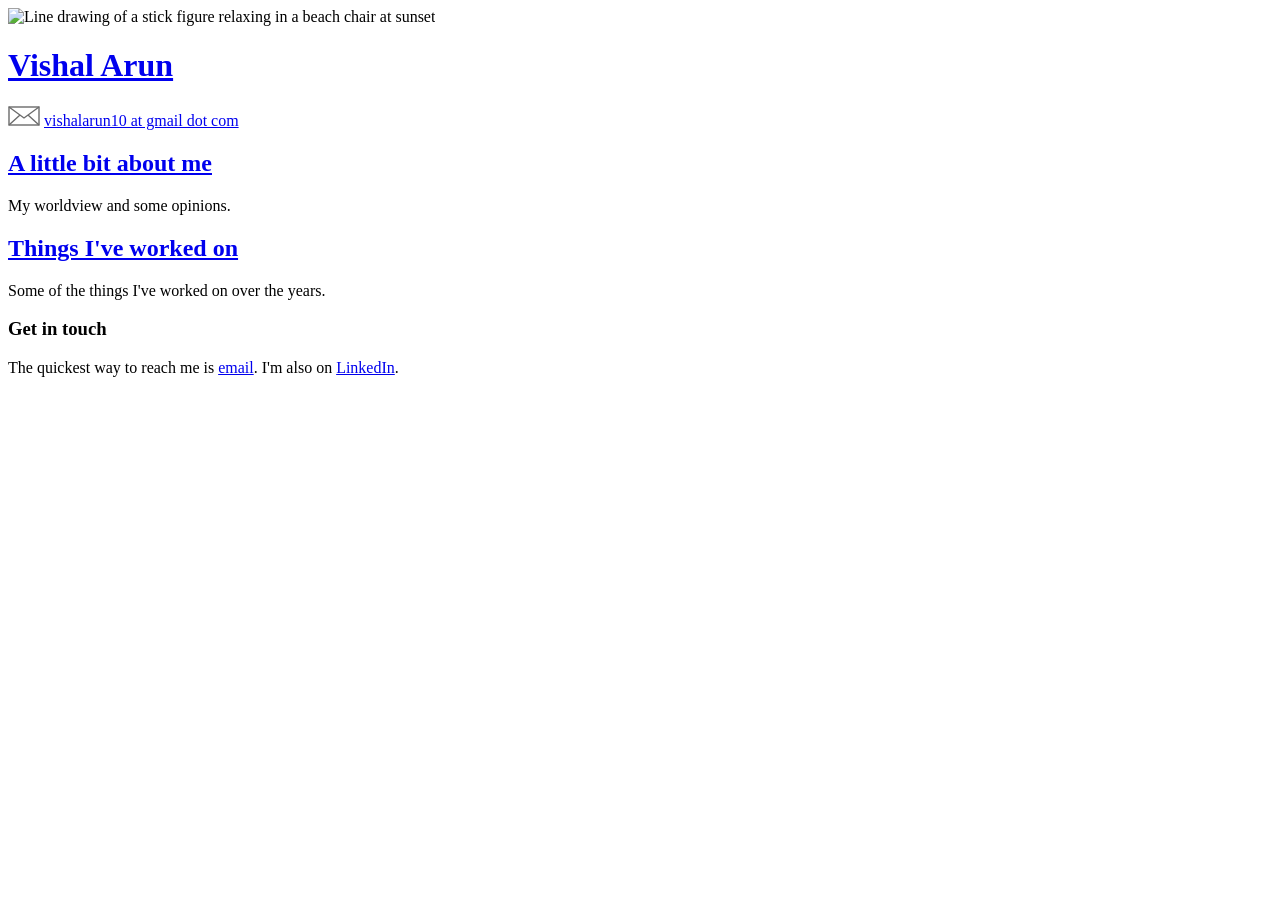
==== index.html @ 8e15f1f5 "Add files via upload" ====
<!doctype html>
<html lang="en">
<head>
<meta charset="utf-8">
<meta name="viewport" content="width=device-width, initial-scale=1">
<title>Vishal Arun</title>
<meta name="description" content="Vishal Arun: Electrical and Information Engineering at Imperial College London, machine learning R&amp;D at ICEYE.">
<link rel="stylesheet" href="style.css">
</head>
<body>
<div class="page">
<div class="wrap">

<div class="figure-col">
<img class="figure" src="stick-figure.svg" alt="Line drawing of a stick figure relaxing in a beach chair at sunset">
</div>

<div class="right">
<header class="cols masthead">
<h1 class="name"><a href="index.html">Vishal Arun</a></h1>
<div class="mail">
<svg aria-hidden="true" width="32" height="20" viewBox="0 0 32 20"><rect x="1" y="1" width="30" height="18" fill="none" stroke="#6b6b6b" stroke-width="1.4"/><path d="M1 1 L16 12 L31 1 M1 19 L12 9 M31 19 L20 9" fill="none" stroke="#6b6b6b" stroke-width="1.4"/></svg>
<a href="mailto:vishalarun10@gmail.com">vishalarun10 at gmail dot com</a>
</div>
</header>

<div class="cols body">
<main>
<section class="link-section">
<h2><a href="about.html">A little bit about me</a></h2>
<p>My worldview and some opinions.</p>
</section>

<section class="link-section">
<h2><a href="projects.html">Things I've worked on</a></h2>
<p>Some of the things I've worked on over the years.</p>
</section>
</main>

<aside>
<section>
<h3>Get in touch</h3>
<p>The quickest way to reach me is <a href="mailto:vishalarun10@gmail.com">email</a>. I'm also on <a href="https://www.linkedin.com/in/vishalarun7/">LinkedIn</a>.</p>
</section>
</aside>
</div>
</div>

</div>
</div>
</body>
</html>
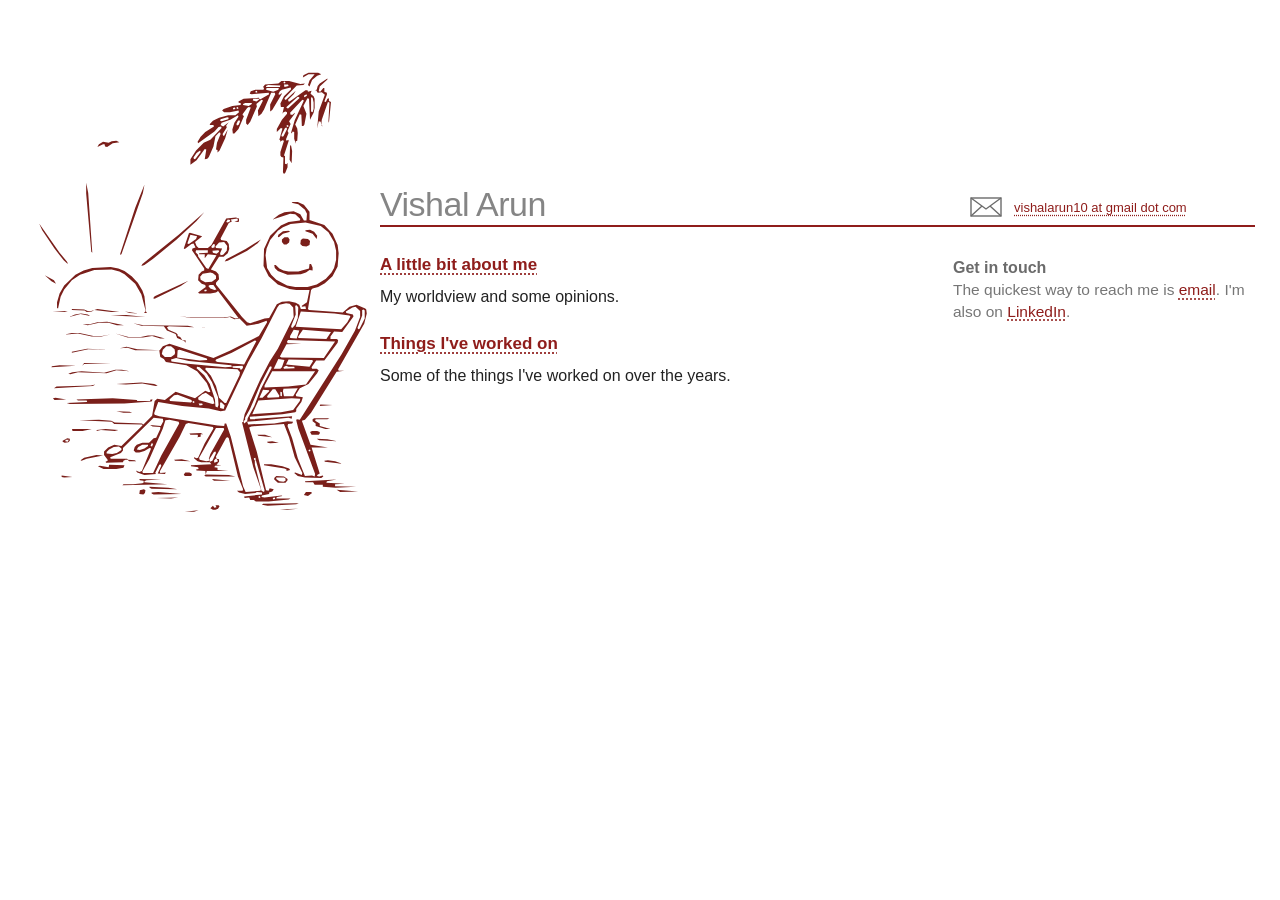
==== commit cce8e161: "Add files via upload" ====
--- a/index.html
+++ b/index.html
@@ -48,5 +48,7 @@
 
 </div>
 </div>
+<script data-goatcounter="https://vishalarun.goatcounter.com/count"
+        async src="//gc.zgo.at/count.js"></script>
 </body>
 </html>
--- a/style.css
+++ b/style.css
@@ -0,0 +1,170 @@
+* { box-sizing: border-box; }
+
+body {
+  margin: 0;
+  background: #ffffff;
+  color: #222222;
+  font-family: Verdana, Geneva, Tahoma, sans-serif;
+}
+
+a {
+  color: #8f1d1b;
+  text-decoration: underline;
+  text-decoration-style: dotted;
+  text-underline-offset: 3px;
+}
+a:hover { color: #5e100f; }
+
+.page { padding: 0 16px 80px; }
+
+.wrap {
+  max-width: 1230px;
+  margin: 0 auto;
+  display: grid;
+  grid-template-columns: 355px minmax(0, 1fr);
+}
+
+.figure-col { padding-top: 60px; }
+.figure {
+  display: block;
+  width: 340px;
+  height: 460px;
+  margin-left: 10px;
+}
+.figure.small { width: 260px; height: 352px; }
+
+.right { padding-top: 186px; min-width: 0; }
+
+.cols {
+  display: grid;
+  grid-template-columns: minmax(0, 540px) 302px;
+  column-gap: 33px;
+}
+
+/* Header */
+.masthead {
+  align-items: end;
+  border-bottom: 2px solid #8f1d1b;
+  padding-bottom: 2px;
+}
+.name {
+  margin: 0;
+  font-family: 'Trebuchet MS', 'Lucida Grande', sans-serif;
+  font-weight: 400;
+  font-size: 34px;
+  line-height: 1.1;
+  letter-spacing: -0.5px;
+  color: #858585;
+}
+.name a { color: inherit; text-decoration: none; }
+.mail {
+  display: flex;
+  align-items: center;
+  gap: 12px;
+  padding: 0 0 6px 17px;
+  font-size: 13px;
+}
+.mail svg { display: block; flex: none; }
+
+.body { padding-top: 26px; }
+main { min-width: 0; }
+
+.back { margin: 0 0 14px; font-size: 14px; }
+
+/* Sections */
+h2 {
+  margin: 0 0 10px;
+  font-size: 17px;
+  line-height: 1.4;
+  font-weight: 700;
+  color: #111111;
+}
+section { margin: 0 0 40px; }
+p { margin: 0 0 16px; font-size: 16px; line-height: 27px; }
+
+.link-section { margin: 0 0 22px; }
+.link-section h2 { margin-bottom: 6px; }
+.link-section p { margin: 0; }
+
+/* Sidebar */
+aside {
+  min-width: 0;
+  color: #767676;
+  font-size: 15.5px;
+  line-height: 21.5px;
+  padding-top: 4px;
+}
+aside section { margin: 0 0 24px; }
+aside h3 {
+  margin: 0;
+  font-size: 16px;
+  line-height: 22px;
+  font-weight: 700;
+  color: #6b6b6b;
+}
+aside p { margin: 0; font-size: inherit; line-height: inherit; }
+
+/* Timeline */
+.timeline { list-style: none; margin: 0; padding: 0; }
+.timeline li { display: grid; grid-template-columns: 132px minmax(0, 1fr); }
+.timeline .when {
+  margin: 0;
+  padding: 2px 16px 0 0;
+  font-size: 13px;
+  line-height: 21px;
+  color: #6e6e6e;
+}
+.timeline .entry {
+  position: relative;
+  border-left: 1px solid #cccccc;
+  padding: 0 0 24px 20px;
+}
+.timeline li:last-child .entry { padding-bottom: 4px; }
+.timeline .entry::before {
+  content: "";
+  position: absolute;
+  left: -5px;
+  top: 7px;
+  width: 9px;
+  height: 9px;
+  border-radius: 50%;
+  background: #8f1d1b;
+}
+.timeline h3 { margin: 0; font-size: 16px; line-height: 24px; color: #111111; }
+.timeline .org { margin: 0; font-size: 15px; line-height: 23px; color: #444444; }
+.timeline .note { margin: 2px 0 0; font-size: 14px; line-height: 21px; color: #6e6e6e; }
+
+/* Projects table */
+.table-wrap { overflow-x: auto; }
+table { width: 100%; border-collapse: collapse; font-size: 14px; line-height: 21px; }
+th {
+  text-align: left;
+  padding: 6px 10px 6px 0;
+  border-bottom: 1px solid #bdbdbd;
+  font-weight: 700;
+  color: #555555;
+}
+th:first-child { width: 32%; }
+td {
+  padding: 10px 10px 10px 0;
+  border-bottom: 1px dotted #cccccc;
+  vertical-align: top;
+}
+th + th, td + td { padding-left: 10px; padding-right: 0; }
+.event { font-size: 13px; color: #6e6e6e; }
+
+/* Questions */
+.qa { margin: 0 0 24px; }
+.qa h3 { margin: 0 0 4px; font-size: 16px; line-height: 24px; color: #111111; }
+.qa p { margin: 0; }
+.qa .label { color: #555555; }
+
+@media (max-width: 900px) {
+  .wrap { grid-template-columns: 1fr; }
+  .figure-col { padding-top: 32px; }
+  .figure, .figure.small { width: 200px; height: 271px; margin: 0 0 8px 0; }
+  .right { padding-top: 0; }
+  .cols { grid-template-columns: 1fr; }
+  .mail { display: none; }
+  aside { border-top: 1px solid #dddddd; padding-top: 20px; }
+}
